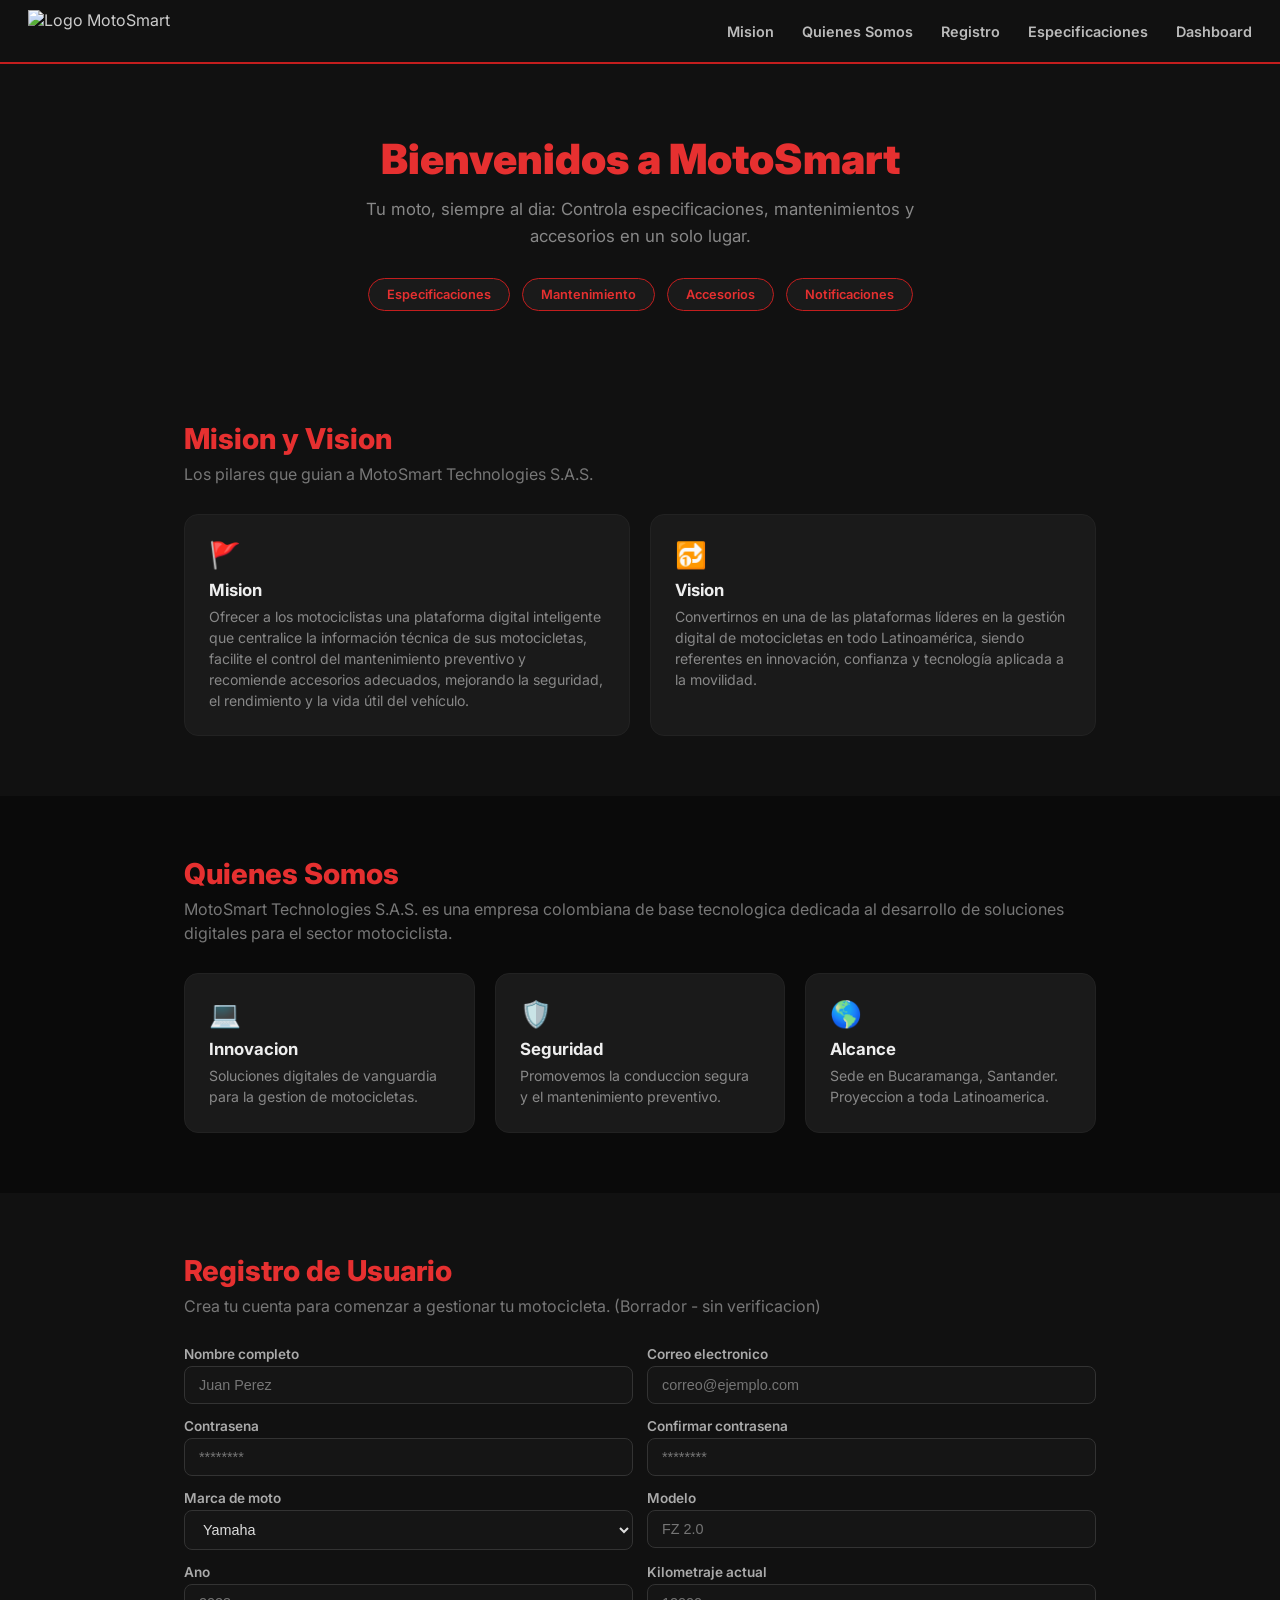
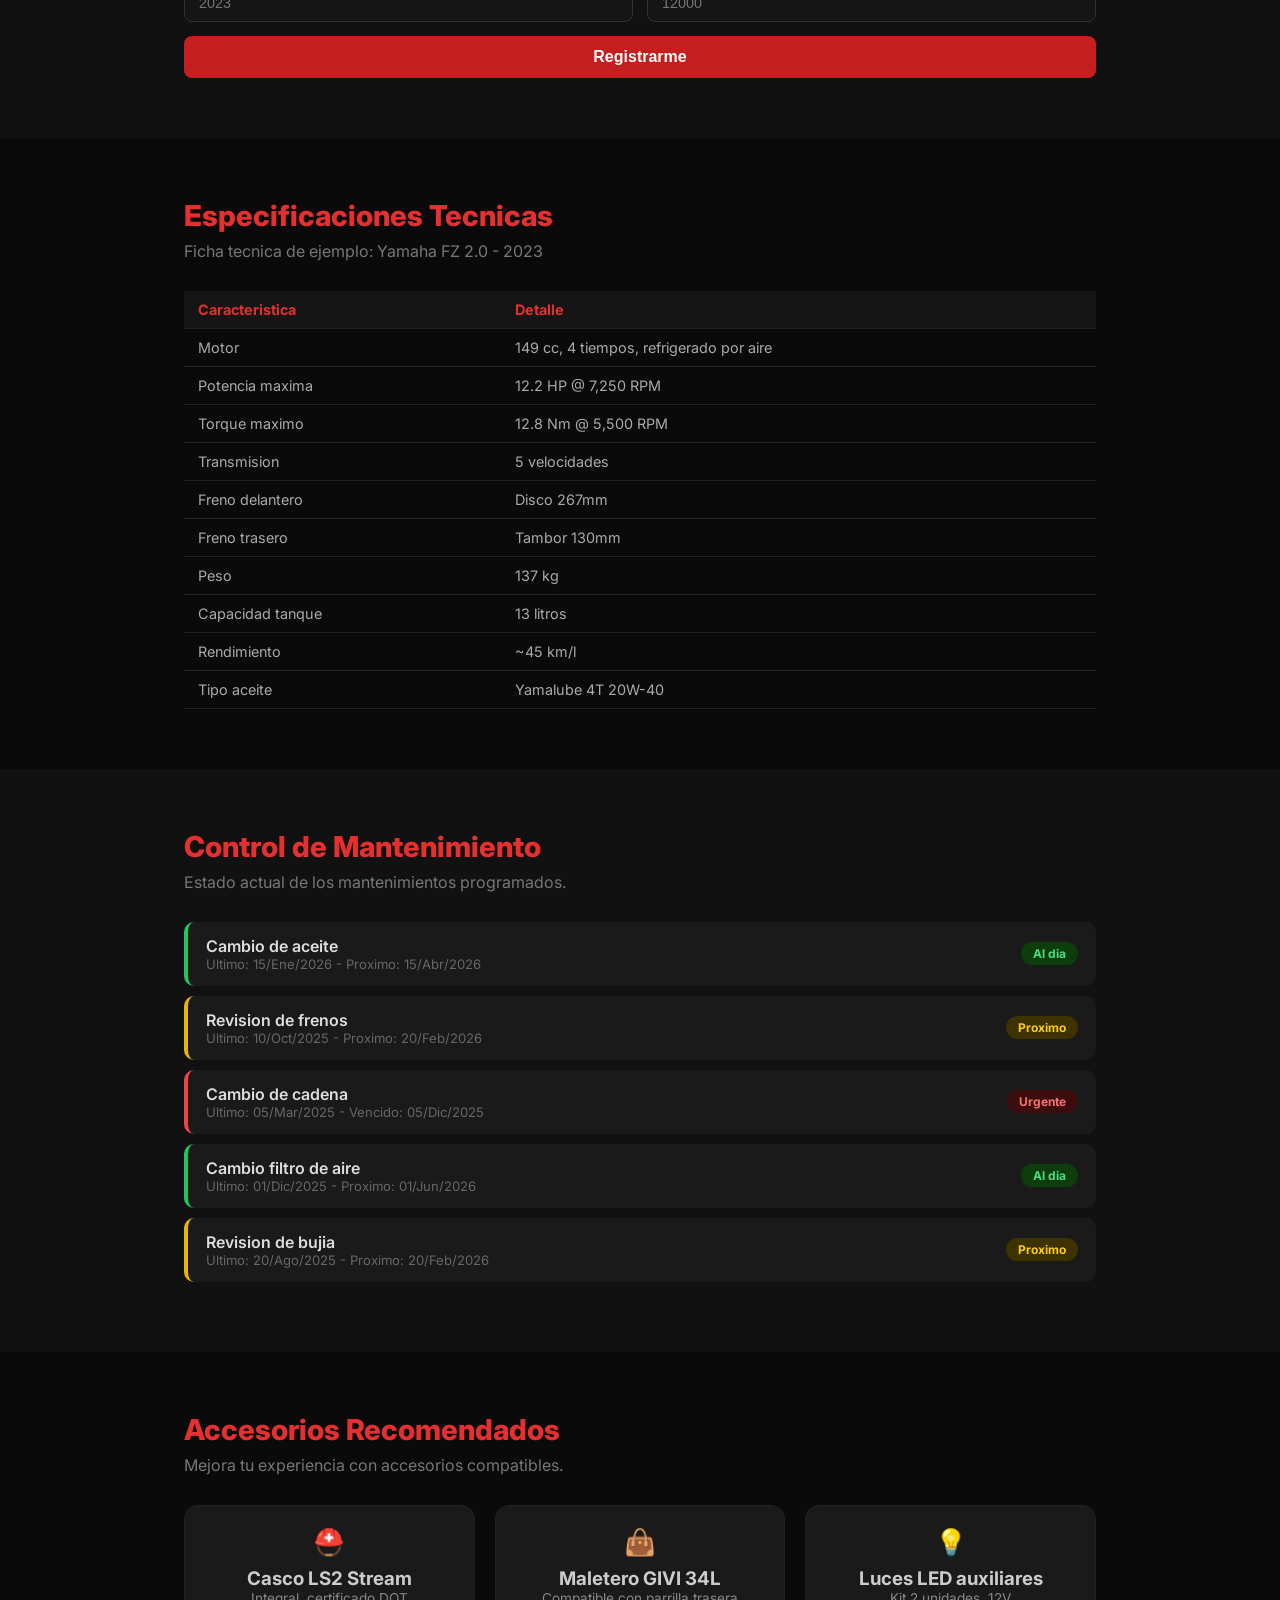
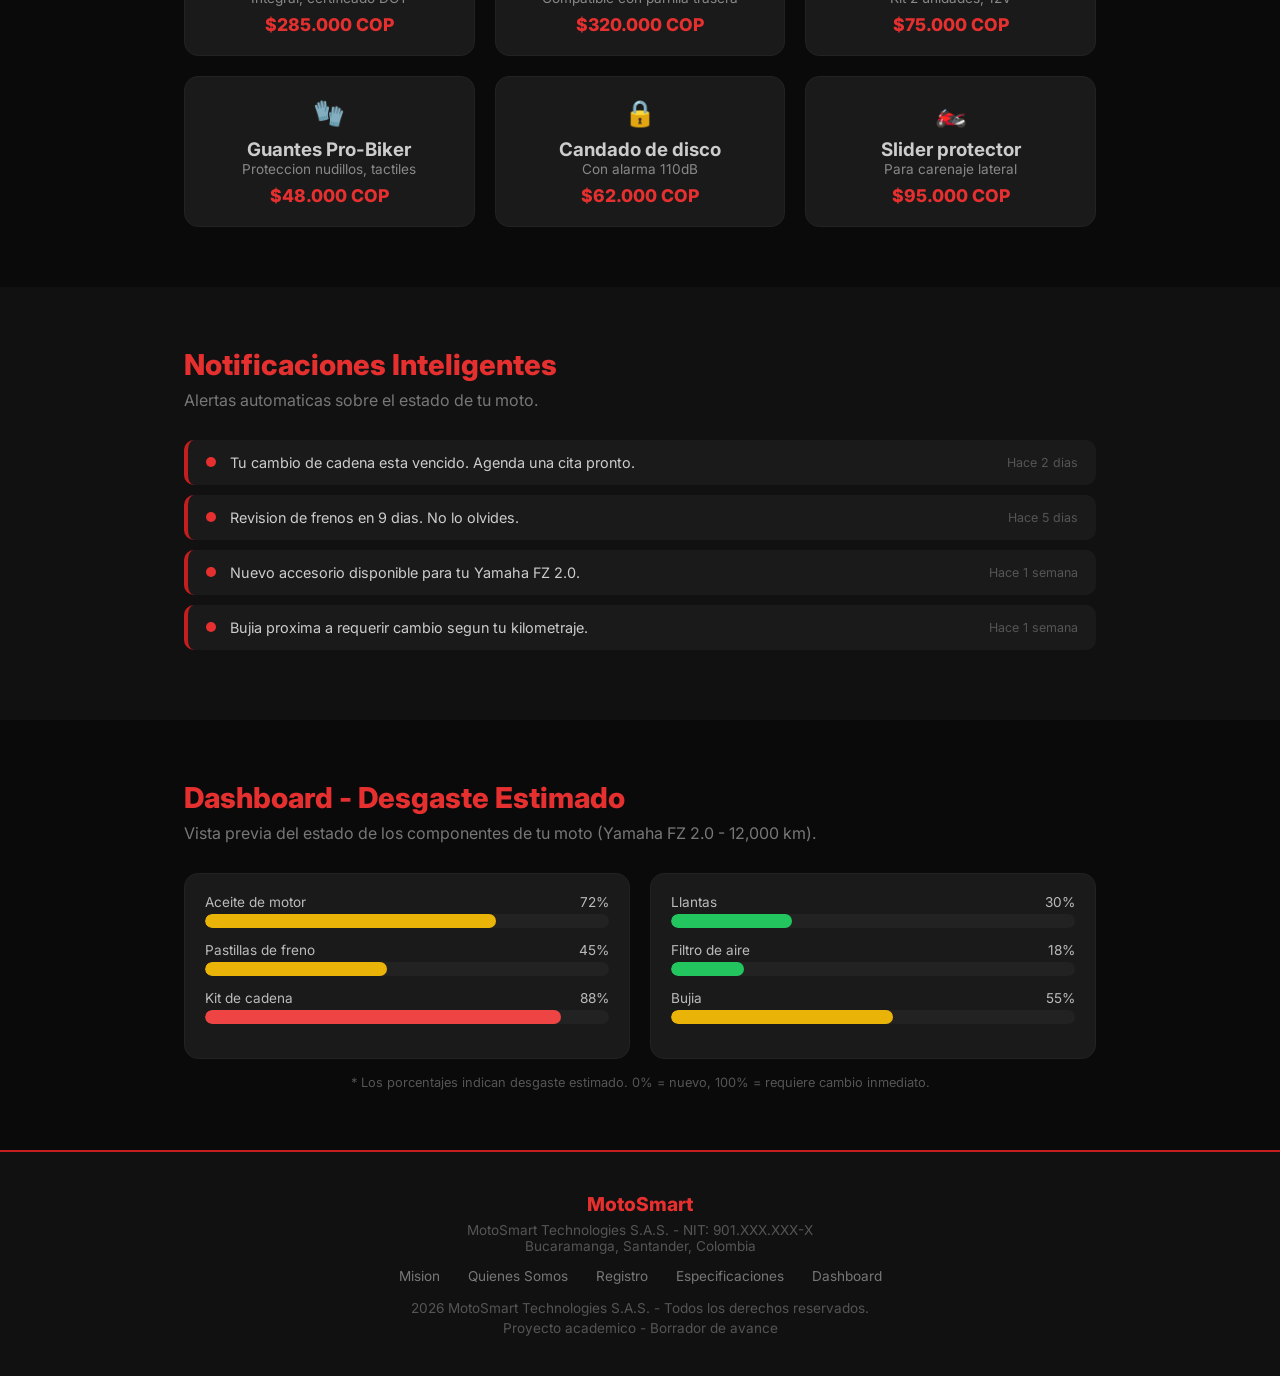
==== index.html @ 31305673 "Agregar archivos" ====
<!DOCTYPE html>
<html lang="es">
<head>
  <meta charset="UTF-8">
  <meta name="viewport" content="width=device-width, initial-scale=1.0">
  <title>MotoSmart - Tu moto, siempre al dia</title>
  <link href="https://fonts.googleapis.com/css2?family=Inter:wght@400;600;700;900&display=swap" rel="stylesheet">
  <link rel="stylesheet" href="/css/styles.css">
</head>
<body>
  <!-- ===== HEADER ===== -->
  <header>
    <img src="img/logo.jpg" alt="Logo MotoSmart">
    <nav>
      <a href="#mision">Mision</a>
      <a href="#quienes">Quienes Somos</a>
      <a href="#registro">Registro</a>
      <a href="#specs">Especificaciones</a>
      <a href="#dashboard">Dashboard</a>
    </nav>
  </header>

  <!-- ===== HERO ===== -->
  <div class="hero">
    <h1>Bienvenidos a MotoSmart</h1>
    <p>Tu moto, siempre al dia: Controla especificaciones, mantenimientos y accesorios en un solo lugar.</p>
    <div class="badges">
      <span>Especificaciones</span>
      <span>Mantenimiento</span>
      <span>Accesorios</span>
      <span>Notificaciones</span>
    </div>
  </div>

  <!-- ===== MISION Y VISION ===== -->
  <div class="alt-bg" id="mision">
    <section class="inner">
      <h2>Mision y Vision</h2>
      <p class="desc">Los pilares que guian a MotoSmart Technologies S.A.S.</p>
      <div class="grid2">
        <div class="card">
          <span class="icon">🚩</span>
          <h3>Mision</h3>
          <p>Ofrecer a los motociclistas una plataforma digital inteligente que centralice la información técnica de sus motocicletas, facilite el control del mantenimiento preventivo y recomiende accesorios adecuados, mejorando la seguridad, el rendimiento y la vida útil del vehículo.</p>
        </div>
        <div class="card">
          <span class="icon">🔂</span>
          <h3>Vision</h3>
          <p>Convertirnos en una de las plataformas líderes en la gestión digital de motocicletas en todo Latinoamérica, siendo referentes en innovación, confianza y tecnología aplicada a la movilidad.</p>
        </div>
      </div>
    </section>
  </div>

  <!-- ===== QUIENES SOMOS ===== -->
  <section id="quienes">
    <h2>Quienes Somos</h2>
    <p class="desc">MotoSmart Technologies S.A.S. es una empresa colombiana de base tecnologica dedicada al desarrollo de soluciones digitales para el sector motociclista.</p>
    <div class="grid3">
      <div class="card">
        <span class="icon">💻</span>
        <h3>Innovacion</h3>
        <p>Soluciones digitales de vanguardia para la gestion de motocicletas.</p>
      </div>
      <div class="card">
        <span class="icon">🛡️</span>
        <h3>Seguridad</h3>
        <p>Promovemos la conduccion segura y el mantenimiento preventivo.</p>
      </div>
      <div class="card">
        <span class="icon">🌎</span>
        <h3>Alcance</h3>
        <p>Sede en Bucaramanga, Santander. Proyeccion a toda Latinoamerica.</p>
      </div>
    </div>
  </section>

  <!-- ===== REGISTRO ===== -->
  <div class="alt-bg" id="registro">
    <section class="inner">
      <h2>Registro de Usuario</h2>
      <p class="desc">Crea tu cuenta para comenzar a gestionar tu motocicleta. (Borrador - sin verificacion)</p>
      <form>
        <div>
          <label>Nombre completo</label>
          <input type="text" placeholder="Juan Perez">
        </div>
        <div>
          <label>Correo electronico</label>
          <input type="email" placeholder="correo@ejemplo.com">
        </div>
        <div>
          <label>Contrasena</label>
          <input type="password" placeholder="********">
        </div>
        <div>
          <label>Confirmar contrasena</label>
          <input type="password" placeholder="********">
        </div>
        <div>
          <label>Marca de moto</label>
          <select>
            <option>Yamaha</option>
            <option>Honda</option>
            <option>Suzuki</option>
            <option>Bajaj</option>
            <option>KTM</option>
            <option>AKT</option>
            <option>Otra</option>
          </select>
        </div>
        <div>
          <label>Modelo</label>
          <input type="text" placeholder="FZ 2.0">
        </div>
        <div>
          <label>Ano</label>
          <input type="number" placeholder="2023">
        </div>
        <div>
          <label>Kilometraje actual</label>
          <input type="number" placeholder="12000">
        </div>
        <button class="btn" type="submit">Registrarme</button>
      </form>
    </section>
  </div>

  <!-- ===== ESPECIFICACIONES ===== -->
  <section id="specs">
    <h2>Especificaciones Tecnicas</h2>
    <p class="desc">Ficha tecnica de ejemplo: Yamaha FZ 2.0 - 2023</p>
    <table>
      <thead>
        <tr>
          <th>Caracteristica</th>
          <th>Detalle</th>
        </tr>
      </thead>
      <tbody>
        <tr><td>Motor</td><td>149 cc, 4 tiempos, refrigerado por aire</td></tr>
        <tr><td>Potencia maxima</td><td>12.2 HP @ 7,250 RPM</td></tr>
        <tr><td>Torque maximo</td><td>12.8 Nm @ 5,500 RPM</td></tr>
        <tr><td>Transmision</td><td>5 velocidades</td></tr>
        <tr><td>Freno delantero</td><td>Disco 267mm</td></tr>
        <tr><td>Freno trasero</td><td>Tambor 130mm</td></tr>
        <tr><td>Peso</td><td>137 kg</td></tr>
        <tr><td>Capacidad tanque</td><td>13 litros</td></tr>
        <tr><td>Rendimiento</td><td>~45 km/l</td></tr>
        <tr><td>Tipo aceite</td><td>Yamalube 4T 20W-40</td></tr>
      </tbody>
    </table>
  </section>

  <!-- ===== MANTENIMIENTO ===== -->
  <div class="alt-bg">
    <section class="inner">
      <h2>Control de Mantenimiento</h2>
      <p class="desc">Estado actual de los mantenimientos programados.</p>
      <div class="mant-item" style="border-left-color: #22c55e;">
        <div>
          <div class="name">Cambio de aceite</div>
          <div class="date">Ultimo: 15/Ene/2026 - Proximo: 15/Abr/2026</div>
        </div>
        <span class="badge-ok">Al dia</span>
      </div>
      <div class="mant-item" style="border-left-color: #eab308;">
        <div>
          <div class="name">Revision de frenos</div>
          <div class="date">Ultimo: 10/Oct/2025 - Proximo: 20/Feb/2026</div>
        </div>
        <span class="badge-warn">Proximo</span>
      </div>
      <div class="mant-item" style="border-left-color: #ef4444;">
        <div>
          <div class="name">Cambio de cadena</div>
          <div class="date">Ultimo: 05/Mar/2025 - Vencido: 05/Dic/2025</div>
        </div>
        <span class="badge-danger">Urgente</span>
      </div>
      <div class="mant-item" style="border-left-color: #22c55e;">
        <div>
          <div class="name">Cambio filtro de aire</div>
          <div class="date">Ultimo: 01/Dic/2025 - Proximo: 01/Jun/2026</div>
        </div>
        <span class="badge-ok">Al dia</span>
      </div>
      <div class="mant-item" style="border-left-color: #eab308;">
        <div>
          <div class="name">Revision de bujia</div>
          <div class="date">Ultimo: 20/Ago/2025 - Proximo: 20/Feb/2026</div>
        </div>
        <span class="badge-warn">Proximo</span>
      </div>
    </section>
  </div>

  <!-- ===== ACCESORIOS ===== -->
  <section>
    <h2>Accesorios Recomendados</h2>
    <p class="desc">Mejora tu experiencia con accesorios compatibles.</p>
    <div class="grid3">
      <div class="acc-card">
        <span class="icon">⛑️</span>
        <h3>Casco LS2 Stream</h3>
        <p style="color: #888; font-size: .85rem;">Integral, certificado DOT</p>
        <div class="price">$285.000 COP</div>
      </div>
      <div class="acc-card">
        <span class="icon">👜</span>
        <h3>Maletero GIVI 34L</h3>
        <p style="color: #888; font-size: .85rem;">Compatible con parrilla trasera</p>
        <div class="price">$320.000 COP</div>
      </div>
      <div class="acc-card">
        <span class="icon">💡</span>
        <h3>Luces LED auxiliares</h3>
        <p style="color: #888; font-size: .85rem;">Kit 2 unidades, 12V</p>
        <div class="price">$75.000 COP</div>
      </div>
      <div class="acc-card">
        <span class="icon">🧤</span>
        <h3>Guantes Pro-Biker</h3>
        <p style="color: #888; font-size: .85rem;">Proteccion nudillos, tactiles</p>
        <div class="price">$48.000 COP</div>
      </div>
      <div class="acc-card">
        <span class="icon">🔒</span>
        <h3>Candado de disco</h3>
        <p style="color: #888; font-size: .85rem;">Con alarma 110dB</p>
        <div class="price">$62.000 COP</div>
      </div>
      <div class="acc-card">
        <span class="icon">🏍️</span>
        <h3>Slider protector</h3>
        <p style="color: #888; font-size: .85rem;">Para carenaje lateral</p>
        <div class="price">$95.000 COP</div>
      </div>
    </div>
  </section>

  <!-- ===== NOTIFICACIONES ===== -->
  <div class="alt-bg">
    <section class="inner">
      <h2>Notificaciones Inteligentes</h2>
      <p class="desc">Alertas automaticas sobre el estado de tu moto.</p>
      <div class="notif">
        <span class="dot"></span>
        <span class="text">Tu cambio de cadena esta vencido. Agenda una cita pronto.</span>
        <span class="time">Hace 2 dias</span>
      </div>
      <div class="notif">
        <span class="dot"></span>
        <span class="text">Revision de frenos en 9 dias. No lo olvides.</span>
        <span class="time">Hace 5 dias</span>
      </div>
      <div class="notif">
        <span class="dot"></span>
        <span class="text">Nuevo accesorio disponible para tu Yamaha FZ 2.0.</span>
        <span class="time">Hace 1 semana</span>
      </div>
      <div class="notif">
        <span class="dot"></span>
        <span class="text">Bujia proxima a requerir cambio segun tu kilometraje.</span>
        <span class="time">Hace 1 semana</span>
      </div>
    </section>
  </div>

  <!-- ===== DASHBOARD DESGASTE ===== -->
  <section id="dashboard">
    <h2>Dashboard - Desgaste Estimado</h2>
    <p class="desc">Vista previa del estado de los componentes de tu moto (Yamaha FZ 2.0 - 12,000 km).</p>
    <div class="grid2">
      <div class="dash-card">
        <div class="bar-label"><span>Aceite de motor</span><span>72%</span></div>
        <div class="bar-bg"><div class="bar-fill bar-yellow" style="width: 72%;"></div></div>
        <div class="bar-label"><span>Pastillas de freno</span><span>45%</span></div>
        <div class="bar-bg"><div class="bar-fill bar-yellow" style="width: 45%;"></div></div>
        <div class="bar-label"><span>Kit de cadena</span><span>88%</span></div>
        <div class="bar-bg"><div class="bar-fill bar-red" style="width: 88%;"></div></div>
      </div>
      <div class="dash-card">
        <div class="bar-label"><span>Llantas</span><span>30%</span></div>
        <div class="bar-bg"><div class="bar-fill bar-green" style="width: 30%;"></div></div>
        <div class="bar-label"><span>Filtro de aire</span><span>18%</span></div>
        <div class="bar-bg"><div class="bar-fill bar-green" style="width: 18%;"></div></div>
        <div class="bar-label"><span>Bujia</span><span>55%</span></div>
        <div class="bar-bg"><div class="bar-fill bar-yellow" style="width: 55%;"></div></div>
      </div>
    </div>
    <p style="color: #555; font-size: .8rem; margin-top: 16px; text-align: center;">
      * Los porcentajes indican desgaste estimado. 0% = nuevo, 100% = requiere cambio inmediato.
    </p>
  </section>

  <!-- ===== FOOTER ===== -->
  <footer>
    <div class="brand">MotoSmart</div>
    <p>MotoSmart Technologies S.A.S. - NIT: 901.XXX.XXX-X</p>
    <p>Bucaramanga, Santander, Colombia</p>
    <div class="links">
      <a href="#mision">Mision</a>
      <a href="#quienes">Quienes Somos</a>
      <a href="#registro">Registro</a>
      <a href="#specs">Especificaciones</a>
      <a href="#dashboard">Dashboard</a>
    </div>
    <p style="margin-top: 16px;">2026 MotoSmart Technologies S.A.S. - Todos los derechos reservados.</p>
    <p style="margin-top: 4px;">Proyecto academico - Borrador de avance</p>
  </footer>

  <script src="/js/script.js"></script>

</body>
</html>
---- css/styles.css ----
/* styles.css */
@import url('https://fonts.googleapis.com/css2?family=Inter:wght@400;600;700;900&display=swap');

* { 
  margin: 0; 
  padding: 0; 
  box-sizing: border-box; 
}

body {
  font-family: 'Inter', Arial, sans-serif;
  background: #0a0a0a;
  color: #ccc;
}

a { 
  color: #e63030; 
  text-decoration: none; 
}
a:hover { 
  text-decoration: underline; 
}

/* ===== HEADER ===== */
header {
  position: fixed; 
  top: 0; 
  left: 0; 
  right: 0;
  height: 64px;
  background: #111;
  border-bottom: 2px solid #c41e1e;
  display: flex; 
  align-items: center; 
  justify-content: space-between;
  padding: 0 28px;
  z-index: 100;
}
header img { 
  height: 42px; 
}
header nav a {
  color: #bbb; 
  margin-left: 24px; 
  font-size: .9rem; 
  font-weight: 600;
}
header nav a:hover { 
  color: #e63030; 
  text-decoration: none; 
}

/* ===== HERO ===== */
.hero {
  margin-top: 64px;
  padding: 70px 24px 50px;
  text-align: center;
  background: #111;
}
.hero h1 { 
  font-size: 2.6rem; 
  font-weight: 900; 
  color: #e63030; 
  margin-bottom: 12px; 
}
.hero p { 
  color: #888; 
  font-size: 1.05rem; 
  max-width: 600px; 
  margin: 0 auto 28px; 
  line-height: 1.6; 
}
.badges { 
  display: flex; 
  justify-content: center; 
  gap: 12px; 
  flex-wrap: wrap; 
}
.badges span {
  background: #1a1a1a; 
  border: 1px solid #c41e1e;
  padding: 8px 18px; 
  border-radius: 50px;
  font-size: .8rem; 
  font-weight: 600; 
  color: #e63030;
}

/* ===== SECCIONES ===== */
section { 
  padding: 60px 24px; 
  max-width: 960px; 
  margin: 0 auto; 
}
.alt-bg { 
  background: #111; 
  max-width: 100%; 
}
.alt-bg > .inner { 
  max-width: 960px; 
  margin: 0 auto; 
}
h2 { 
  font-size: 1.8rem; 
  font-weight: 800; 
  color: #e63030; 
  margin-bottom: 6px; 
}
.desc { 
  color: #777; 
  margin-bottom: 28px; 
  line-height: 1.5; 
}

/* ===== TARJETAS ===== */
.grid2 { 
  display: grid; 
  grid-template-columns: 1fr 1fr; 
  gap: 20px; 
}
.grid3 { 
  display: grid; 
  grid-template-columns: repeat(3, 1fr); 
  gap: 20px; 
}
.card {
  background: #1a1a1a; 
  border: 1px solid #222; 
  border-radius: 14px; 
  padding: 24px;
}
.card:hover { 
  border-color: #c41e1e; 
}
.card h3 { 
  color: #eee; 
  font-size: 1.05rem; 
  font-weight: 700; 
  margin-bottom: 6px; 
}
.card p { 
  color: #888; 
  font-size: .88rem; 
  line-height: 1.5; 
}
.icon { 
  font-size: 1.6rem; 
  margin-bottom: 10px; 
  display: block; 
}

/* ===== TABLA SPECS ===== */
table { 
  width: 100%; 
  border-collapse: collapse; 
  margin-top: 16px; 
}
th, td { 
  text-align: left; 
  padding: 10px 14px; 
  border-bottom: 1px solid #222; 
  font-size: .9rem; 
}
th { 
  color: #e63030; 
  font-weight: 700; 
  background: #151515; 
}
td { 
  color: #aaa; 
}

/* ===== MANTENIMIENTO ===== */
.mant-item {
  display: flex; 
  justify-content: space-between; 
  align-items: center;
  padding: 14px 18px; 
  background: #1a1a1a; 
  border-radius: 10px; 
  margin-bottom: 10px;
  border-left: 4px solid #333;
}
.mant-item .name { 
  font-weight: 600; 
  color: #ddd; 
}
.mant-item .date { 
  font-size: .82rem; 
  color: #666; 
}
.badge-ok { 
  background: #0d3d0d; 
  color: #4ade80; 
  padding: 4px 12px; 
  border-radius: 20px; 
  font-size: .75rem; 
  font-weight: 700; 
}
.badge-warn { 
  background: #3d3200; 
  color: #facc15; 
  padding: 4px 12px; 
  border-radius: 20px; 
  font-size: .75rem; 
  font-weight: 700; 
}
.badge-danger { 
  background: #3d0d0d; 
  color: #f87171; 
  padding: 4px 12px; 
  border-radius: 20px; 
  font-size: .75rem; 
  font-weight: 700; 
}

/* ===== ACCESORIOS ===== */
.acc-card {
  background: #1a1a1a; 
  border: 1px solid #222; 
  border-radius: 14px; 
  padding: 20px; 
  text-align: center;
}
.acc-card:hover { 
  border-color: #c41e1e; 
}
.acc-card .price { 
  color: #e63030; 
  font-weight: 800; 
  font-size: 1.1rem; 
  margin-top: 8px; 
}

/* ===== NOTIFICACIONES ===== */
.notif {
  display: flex; 
  align-items: center; 
  gap: 14px;
  padding: 14px 18px; 
  background: #1a1a1a; 
  border-radius: 10px; 
  margin-bottom: 10px;
  border-left: 4px solid #c41e1e;
}
.notif .dot { 
  width: 10px; 
  height: 10px; 
  background: #e63030; 
  border-radius: 50%; 
  flex-shrink: 0; 
}
.notif .text { 
  color: #ccc; 
  font-size: .9rem; 
}
.notif .time { 
  color: #555; 
  font-size: .78rem; 
  margin-left: auto; 
  white-space: nowrap; 
}

/* ===== DASHBOARD DESGASTE ===== */
.dash-card {
  background: #1a1a1a; 
  border: 1px solid #222; 
  border-radius: 14px; 
  padding: 20px;
}
.bar-label { 
  display: flex; 
  justify-content: space-between; 
  font-size: .85rem; 
  margin-bottom: 4px; 
  color: #bbb; 
}
.bar-bg { 
  background: #222; 
  border-radius: 8px; 
  height: 14px; 
  overflow: hidden; 
  margin-bottom: 14px; 
}
.bar-fill { 
  height: 100%; 
  border-radius: 8px; 
}
.bar-green { 
  background: #22c55e; 
}
.bar-yellow { 
  background: #eab308; 
}
.bar-red { 
  background: #ef4444; 
}

/* ===== FORM ===== */
form { 
  display: grid; 
  grid-template-columns: 1fr 1fr; 
  gap: 14px; 
}
label { 
  color: #aaa; 
  font-size: .85rem; 
  font-weight: 600; 
  display: block; 
  margin-bottom: 4px; 
}
input, select {
  width: 100%; 
  padding: 10px 14px; 
  border-radius: 8px; 
  border: 1px solid #333;
  background: #151515; 
  color: #ddd; 
  font-size: .9rem;
}
input:focus, select:focus { 
  outline: none; 
  border-color: #c41e1e; 
}
.btn {
  grid-column: 1 / -1;
  background: #c41e1e; 
  color: #fff; 
  border: none;
  padding: 12px; 
  border-radius: 8px; 
  font-size: 1rem; 
  font-weight: 700;
  cursor: pointer;
}
.btn:hover { 
  background: #a01818; 
}

/* ===== FOOTER ===== */
footer {
  background: #111; 
  border-top: 2px solid #c41e1e;
  padding: 40px 24px; 
  text-align: center; 
  color: #555; 
  font-size: .85rem;
}
footer .brand { 
  color: #e63030; 
  font-weight: 800; 
  font-size: 1.2rem; 
  margin-bottom: 6px; 
}
footer .links { 
  margin: 14px 0; 
}
footer .links a { 
  color: #777; 
  margin: 0 12px; 
}
footer .links a:hover { 
  color: #e63030; 
}

@media(max-width: 700px) {
  .grid2, .grid3, form { 
    grid-template-columns: 1fr; 
  }
  .hero h1 { 
    font-size: 1.8rem; 
  }
  header nav { 
    display: none; 
  }
}
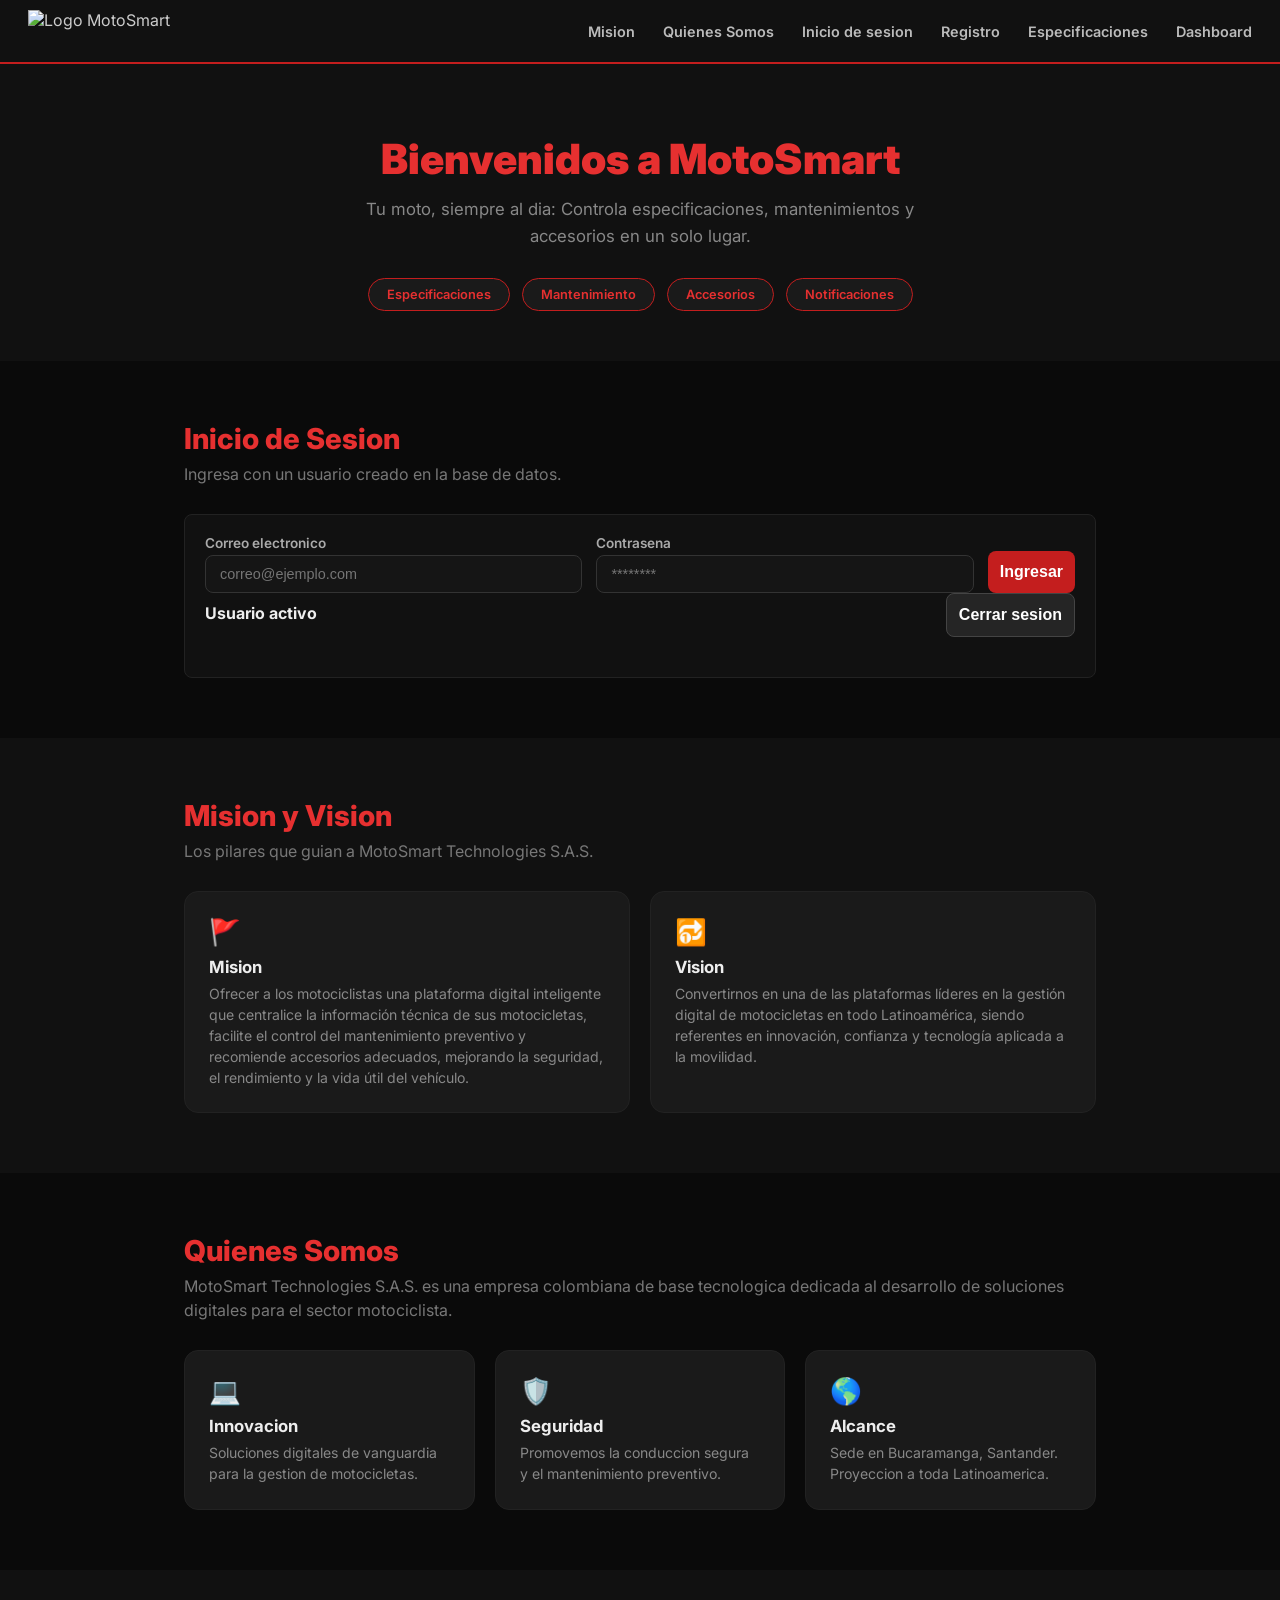
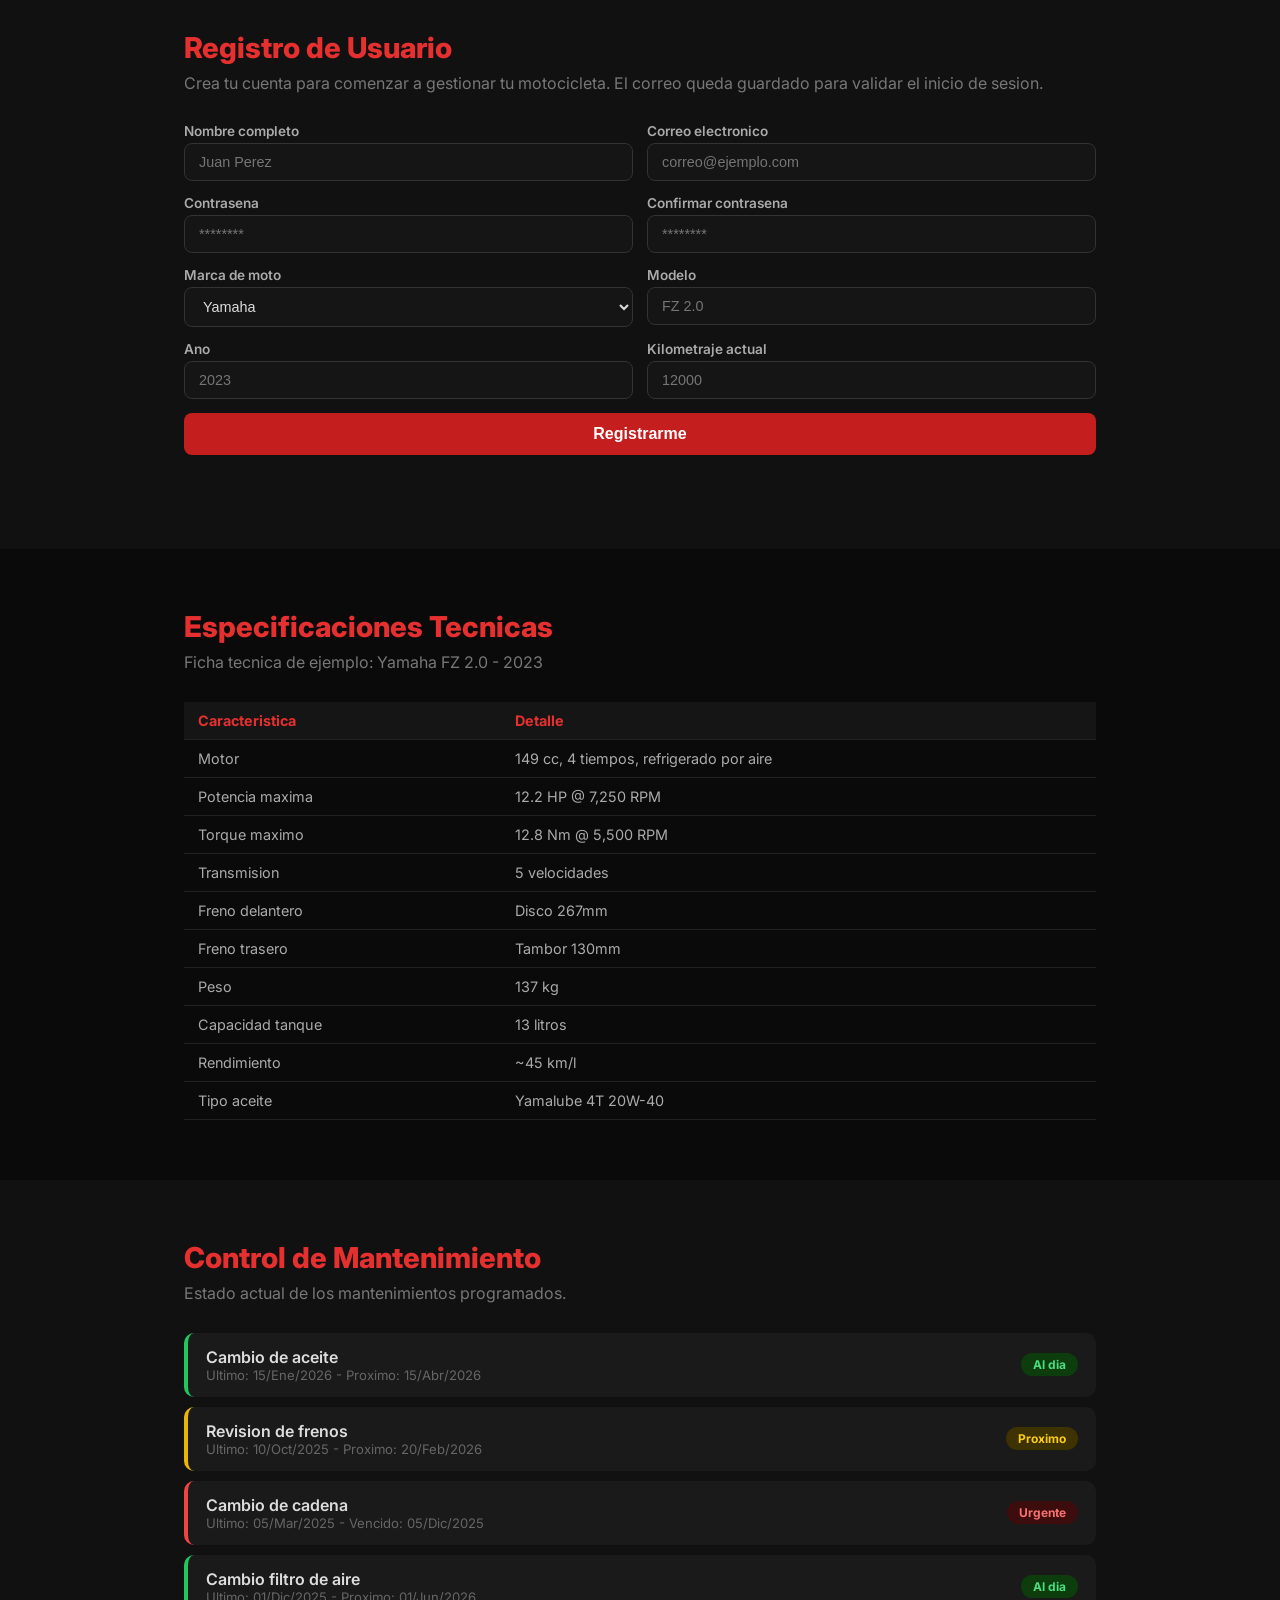
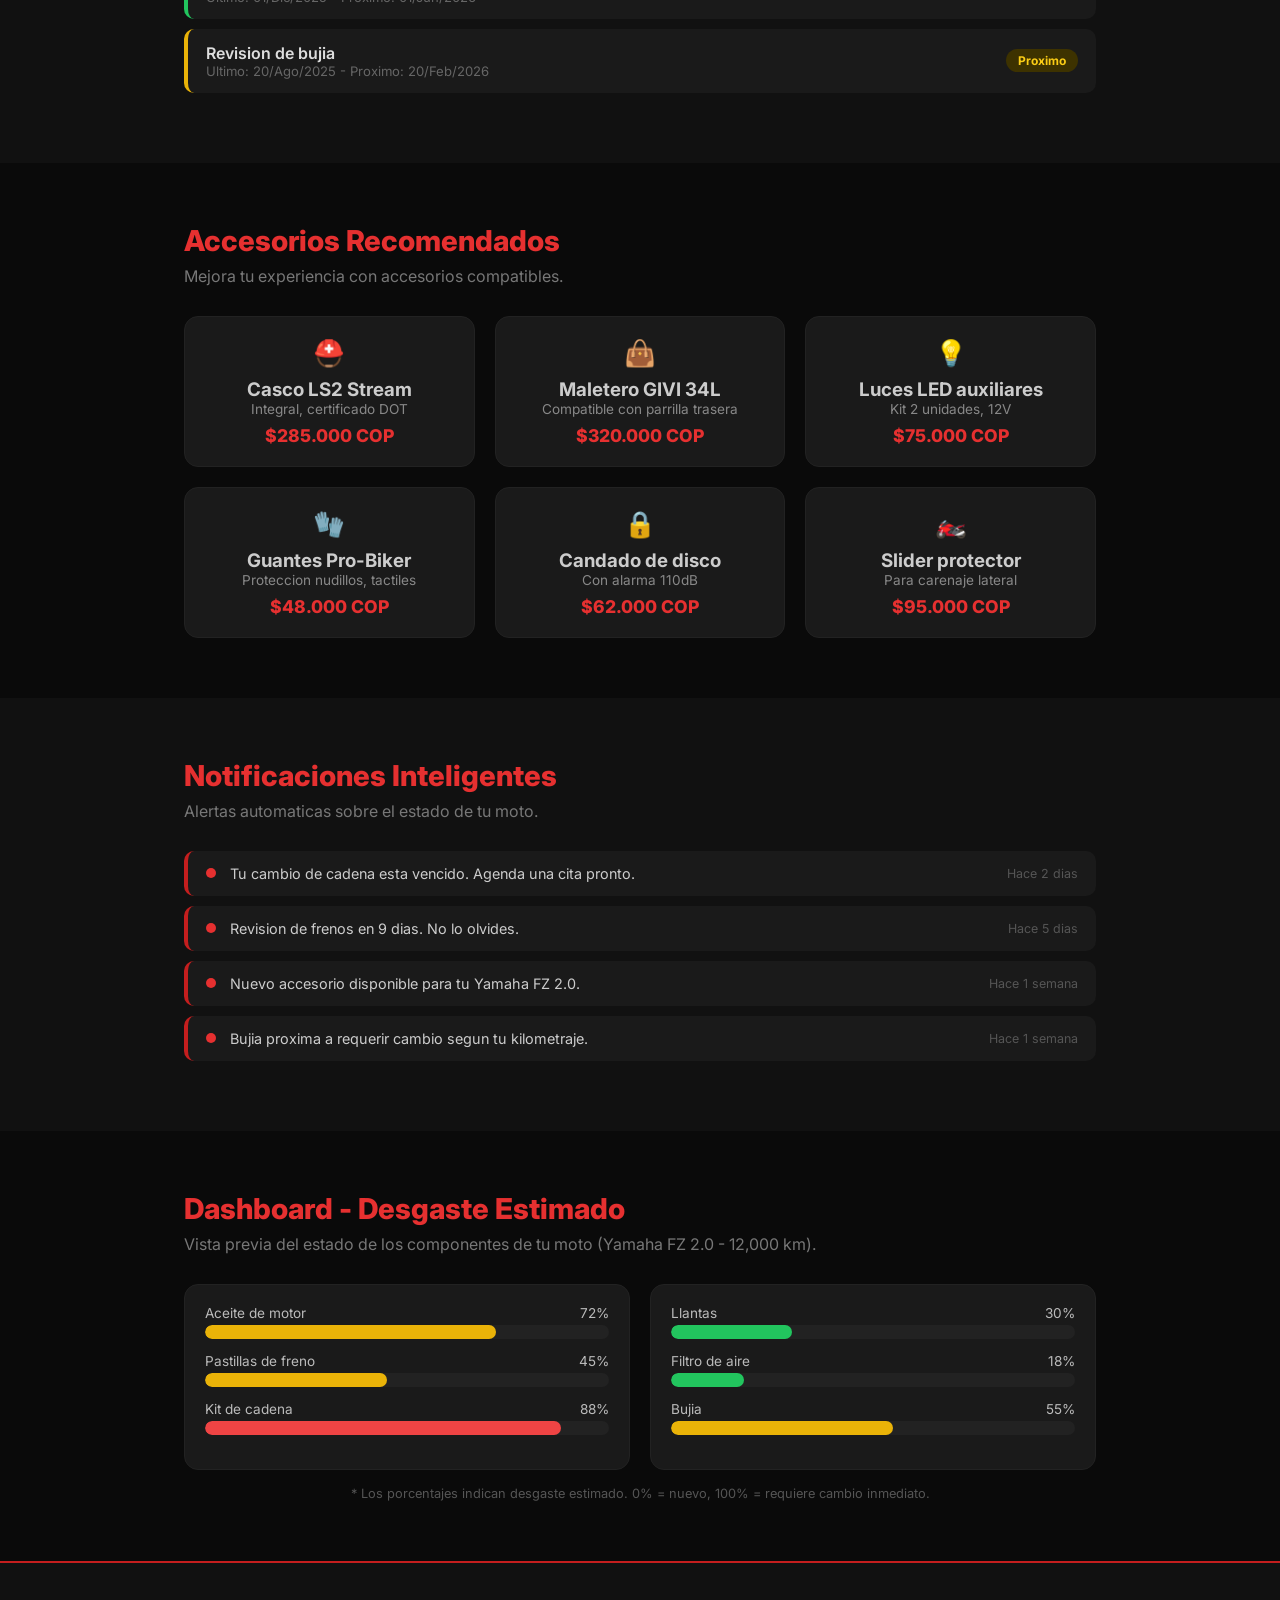
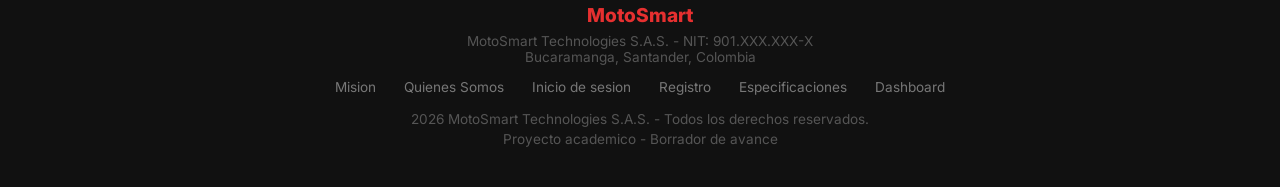
==== commit ba6e3948: "Login con vefic" ====
--- a/index.html
+++ b/index.html
@@ -5,15 +5,16 @@
   <meta name="viewport" content="width=device-width, initial-scale=1.0">
   <title>MotoSmart - Tu moto, siempre al dia</title>
   <link href="https://fonts.googleapis.com/css2?family=Inter:wght@400;600;700;900&display=swap" rel="stylesheet">
-  <link rel="stylesheet" href="/css/styles.css">
+  <link rel="stylesheet" href="./css/styles.css">
 </head>
 <body>
   <!-- ===== HEADER ===== -->
   <header>
-    <img src="img/logo.jpg" alt="Logo MotoSmart">
+    <img src="./img/logo.jpg" alt="Logo MotoSmart">
     <nav>
       <a href="#mision">Mision</a>
       <a href="#quienes">Quienes Somos</a>
+      <a href="#login">Inicio de sesion</a>
       <a href="#registro">Registro</a>
       <a href="#specs">Especificaciones</a>
       <a href="#dashboard">Dashboard</a>
@@ -31,6 +32,33 @@
       <span>Notificaciones</span>
     </div>
   </div>
+
+  <!-- ===== INICIO DE SESION ===== -->
+  <section id="login">
+    <h2>Inicio de Sesion</h2>
+    <p class="desc">Ingresa con un usuario creado en la base de datos.</p>
+    <div class="auth-panel">
+      <form id="loginForm" class="auth-form">
+        <div>
+          <label>Correo electronico</label>
+          <input id="loginEmail" name="email" type="email" placeholder="correo@ejemplo.com" autocomplete="email" required>
+        </div>
+        <div>
+          <label>Contrasena</label>
+          <input id="loginPassword" name="password" type="password" placeholder="********" autocomplete="current-password" required>
+        </div>
+        <button class="btn" type="submit">Ingresar</button>
+      </form>
+      <div id="sessionBox" class="session-box" hidden>
+        <div>
+          <strong id="sessionName">Usuario activo</strong>
+          <span id="sessionEmail"></span>
+        </div>
+        <button id="logoutBtn" class="btn btn-secondary" type="button">Cerrar sesion</button>
+      </div>
+      <p id="loginMessage" class="form-message" aria-live="polite"></p>
+    </div>
+  </section>
 
   <!-- ===== MISION Y VISION ===== -->
   <div class="alt-bg" id="mision">
@@ -79,27 +107,27 @@
   <div class="alt-bg" id="registro">
     <section class="inner">
       <h2>Registro de Usuario</h2>
-      <p class="desc">Crea tu cuenta para comenzar a gestionar tu motocicleta. (Borrador - sin verificacion)</p>
-      <form>
+      <p class="desc">Crea tu cuenta para comenzar a gestionar tu motocicleta. El correo queda guardado para validar el inicio de sesion.</p>
+      <form id="registerForm">
         <div>
           <label>Nombre completo</label>
-          <input type="text" placeholder="Juan Perez">
+          <input name="nombre" type="text" placeholder="Juan Perez" autocomplete="name" required>
         </div>
         <div>
           <label>Correo electronico</label>
-          <input type="email" placeholder="correo@ejemplo.com">
+          <input name="email" type="email" placeholder="correo@ejemplo.com" autocomplete="email" required>
         </div>
         <div>
           <label>Contrasena</label>
-          <input type="password" placeholder="********">
+          <input name="password" type="password" placeholder="********" autocomplete="new-password" minlength="6" required>
         </div>
         <div>
           <label>Confirmar contrasena</label>
-          <input type="password" placeholder="********">
+          <input name="confirmPassword" type="password" placeholder="********" autocomplete="new-password" minlength="6" required>
         </div>
         <div>
           <label>Marca de moto</label>
-          <select>
+          <select name="marca">
             <option>Yamaha</option>
             <option>Honda</option>
             <option>Suzuki</option>
@@ -111,17 +139,18 @@
         </div>
         <div>
           <label>Modelo</label>
-          <input type="text" placeholder="FZ 2.0">
+          <input name="modelo" type="text" placeholder="FZ 2.0">
         </div>
         <div>
           <label>Ano</label>
-          <input type="number" placeholder="2023">
+          <input name="anio" type="number" placeholder="2023" min="1900" max="2100">
         </div>
         <div>
           <label>Kilometraje actual</label>
-          <input type="number" placeholder="12000">
+          <input name="kilometraje" type="number" placeholder="12000" min="0">
         </div>
         <button class="btn" type="submit">Registrarme</button>
+        <p id="registerMessage" class="form-message" aria-live="polite"></p>
       </form>
     </section>
   </div>
@@ -302,6 +331,7 @@
     <div class="links">
       <a href="#mision">Mision</a>
       <a href="#quienes">Quienes Somos</a>
+      <a href="#login">Inicio de sesion</a>
       <a href="#registro">Registro</a>
       <a href="#specs">Especificaciones</a>
       <a href="#dashboard">Dashboard</a>
@@ -310,7 +340,7 @@
     <p style="margin-top: 4px;">Proyecto academico - Borrador de avance</p>
   </footer>
 
-  <script src="/js/script.js"></script>
+  <script src="./js/script.js"></script>
 
 </body>
 </html>
--- a/css/styles.css
+++ b/css/styles.css
@@ -336,6 +336,57 @@
 .btn:hover { 
   background: #a01818; 
 }
+.auth-panel {
+  background: #111;
+  border: 1px solid #222;
+  border-radius: 8px;
+  padding: 20px;
+}
+.auth-form {
+  grid-template-columns: 1fr 1fr auto;
+  align-items: end;
+}
+.auth-form .btn {
+  grid-column: auto;
+}
+.session-box {
+  display: flex;
+  justify-content: space-between;
+  align-items: center;
+  gap: 16px;
+}
+.session-box strong,
+.session-box span {
+  display: block;
+}
+.session-box strong {
+  color: #eee;
+}
+.session-box span {
+  color: #777;
+  font-size: .85rem;
+  margin-top: 4px;
+}
+.btn-secondary {
+  background: #252525;
+  border: 1px solid #444;
+  width: auto;
+}
+.btn-secondary:hover {
+  background: #333;
+}
+.form-message {
+  grid-column: 1 / -1;
+  min-height: 20px;
+  color: #888;
+  font-size: .86rem;
+}
+.form-message.success {
+  color: #4ade80;
+}
+.form-message.error {
+  color: #f87171;
+}
 
 /* ===== FOOTER ===== */
 footer {
@@ -364,8 +415,15 @@
 }
 
 @media(max-width: 700px) {
-  .grid2, .grid3, form { 
+  .grid2, .grid3, form, .auth-form { 
     grid-template-columns: 1fr; 
+  }
+  .auth-form .btn {
+    grid-column: 1 / -1;
+  }
+  .session-box {
+    align-items: stretch;
+    flex-direction: column;
   }
   .hero h1 { 
     font-size: 1.8rem; 
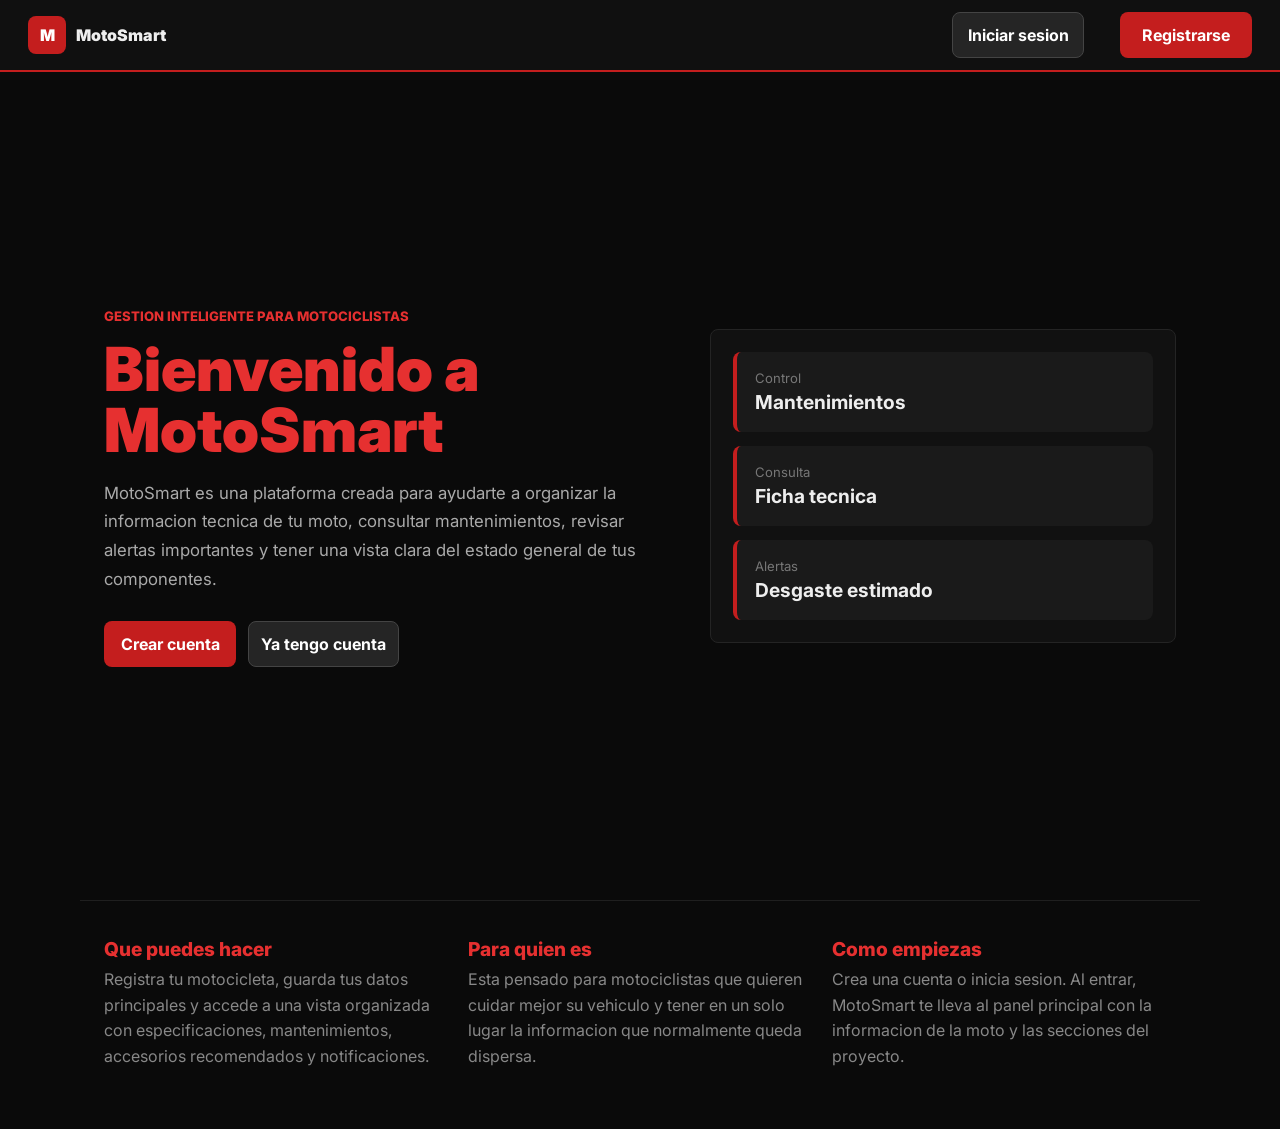
==== commit 97a4234b: "Se organizaron lo archivos" ====
--- a/index.html
+++ b/index.html
@@ -3,344 +3,68 @@
 <head>
   <meta charset="UTF-8">
   <meta name="viewport" content="width=device-width, initial-scale=1.0">
-  <title>MotoSmart - Tu moto, siempre al dia</title>
+  <title>MotoSmart - Bienvenido</title>
   <link href="https://fonts.googleapis.com/css2?family=Inter:wght@400;600;700;900&display=swap" rel="stylesheet">
   <link rel="stylesheet" href="./css/styles.css">
 </head>
-<body>
-  <!-- ===== HEADER ===== -->
-  <header>
-    <img src="./img/logo.jpg" alt="Logo MotoSmart">
-    <nav>
-      <a href="#mision">Mision</a>
-      <a href="#quienes">Quienes Somos</a>
-      <a href="#login">Inicio de sesion</a>
-      <a href="#registro">Registro</a>
-      <a href="#specs">Especificaciones</a>
-      <a href="#dashboard">Dashboard</a>
+<body class="welcome-page">
+  <header class="welcome-header">
+    <a class="brand-link" href="./index.html">
+      <span class="brand-mark">M</span>
+      <span>MotoSmart</span>
+    </a>
+    <nav class="auth-actions">
+      <a class="btn btn-secondary" href="./html/login.html" target="_blank">Iniciar sesion</a>
+      <a class="btn" href="./html/registro.html" target="_blank">Registrarse</a>
     </nav>
   </header>
 
-  <!-- ===== HERO ===== -->
-  <div class="hero">
-    <h1>Bienvenidos a MotoSmart</h1>
-    <p>Tu moto, siempre al dia: Controla especificaciones, mantenimientos y accesorios en un solo lugar.</p>
-    <div class="badges">
-      <span>Especificaciones</span>
-      <span>Mantenimiento</span>
-      <span>Accesorios</span>
-      <span>Notificaciones</span>
-    </div>
-  </div>
+  <main class="welcome-main">
+    <section class="welcome-hero">
+      <div class="welcome-copy">
+        <p class="eyebrow">Gestion inteligente para motociclistas</p>
+        <h1>Bienvenido a MotoSmart</h1>
+        <p>
+          MotoSmart es una plataforma creada para ayudarte a organizar la informacion tecnica de tu moto,
+          consultar mantenimientos, revisar alertas importantes y tener una vista clara del estado general
+          de tus componentes.
+        </p>
+        <div class="welcome-buttons">
+          <a class="btn" href="./html/registro.html" target="_blank">Crear cuenta</a>
+          <a class="btn btn-secondary" href="./html/login.html" target="_blank">Ya tengo cuenta</a>
+        </div>
+      </div>
 
-  <!-- ===== INICIO DE SESION ===== -->
-  <section id="login">
-    <h2>Inicio de Sesion</h2>
-    <p class="desc">Ingresa con un usuario creado en la base de datos.</p>
-    <div class="auth-panel">
-      <form id="loginForm" class="auth-form">
-        <div>
-          <label>Correo electronico</label>
-          <input id="loginEmail" name="email" type="email" placeholder="correo@ejemplo.com" autocomplete="email" required>
+      <div class="welcome-panel">
+        <div class="metric">
+          <span>Control</span>
+          <strong>Mantenimientos</strong>
         </div>
-        <div>
-          <label>Contrasena</label>
-          <input id="loginPassword" name="password" type="password" placeholder="********" autocomplete="current-password" required>
+        <div class="metric">
+          <span>Consulta</span>
+          <strong>Ficha tecnica</strong>
         </div>
-        <button class="btn" type="submit">Ingresar</button>
-      </form>
-      <div id="sessionBox" class="session-box" hidden>
-        <div>
-          <strong id="sessionName">Usuario activo</strong>
-          <span id="sessionEmail"></span>
-        </div>
-        <button id="logoutBtn" class="btn btn-secondary" type="button">Cerrar sesion</button>
-      </div>
-      <p id="loginMessage" class="form-message" aria-live="polite"></p>
-    </div>
-  </section>
-
-  <!-- ===== MISION Y VISION ===== -->
-  <div class="alt-bg" id="mision">
-    <section class="inner">
-      <h2>Mision y Vision</h2>
-      <p class="desc">Los pilares que guian a MotoSmart Technologies S.A.S.</p>
-      <div class="grid2">
-        <div class="card">
-          <span class="icon">🚩</span>
-          <h3>Mision</h3>
-          <p>Ofrecer a los motociclistas una plataforma digital inteligente que centralice la información técnica de sus motocicletas, facilite el control del mantenimiento preventivo y recomiende accesorios adecuados, mejorando la seguridad, el rendimiento y la vida útil del vehículo.</p>
-        </div>
-        <div class="card">
-          <span class="icon">🔂</span>
-          <h3>Vision</h3>
-          <p>Convertirnos en una de las plataformas líderes en la gestión digital de motocicletas en todo Latinoamérica, siendo referentes en innovación, confianza y tecnología aplicada a la movilidad.</p>
+        <div class="metric">
+          <span>Alertas</span>
+          <strong>Desgaste estimado</strong>
         </div>
       </div>
     </section>
-  </div>
 
-  <!-- ===== QUIENES SOMOS ===== -->
-  <section id="quienes">
-    <h2>Quienes Somos</h2>
-    <p class="desc">MotoSmart Technologies S.A.S. es una empresa colombiana de base tecnologica dedicada al desarrollo de soluciones digitales para el sector motociclista.</p>
-    <div class="grid3">
-      <div class="card">
-        <span class="icon">💻</span>
-        <h3>Innovacion</h3>
-        <p>Soluciones digitales de vanguardia para la gestion de motocicletas.</p>
+    <section class="welcome-info">
+      <div>
+        <h2>Que puedes hacer</h2>
+        <p>Registra tu motocicleta, guarda tus datos principales y accede a una vista organizada con especificaciones, mantenimientos, accesorios recomendados y notificaciones.</p>
       </div>
-      <div class="card">
-        <span class="icon">🛡️</span>
-        <h3>Seguridad</h3>
-        <p>Promovemos la conduccion segura y el mantenimiento preventivo.</p>
+      <div>
+        <h2>Para quien es</h2>
+        <p>Esta pensado para motociclistas que quieren cuidar mejor su vehiculo y tener en un solo lugar la informacion que normalmente queda dispersa.</p>
       </div>
-      <div class="card">
-        <span class="icon">🌎</span>
-        <h3>Alcance</h3>
-        <p>Sede en Bucaramanga, Santander. Proyeccion a toda Latinoamerica.</p>
-      </div>
-    </div>
-  </section>
-
-  <!-- ===== REGISTRO ===== -->
-  <div class="alt-bg" id="registro">
-    <section class="inner">
-      <h2>Registro de Usuario</h2>
-      <p class="desc">Crea tu cuenta para comenzar a gestionar tu motocicleta. El correo queda guardado para validar el inicio de sesion.</p>
-      <form id="registerForm">
-        <div>
-          <label>Nombre completo</label>
-          <input name="nombre" type="text" placeholder="Juan Perez" autocomplete="name" required>
-        </div>
-        <div>
-          <label>Correo electronico</label>
-          <input name="email" type="email" placeholder="correo@ejemplo.com" autocomplete="email" required>
-        </div>
-        <div>
-          <label>Contrasena</label>
-          <input name="password" type="password" placeholder="********" autocomplete="new-password" minlength="6" required>
-        </div>
-        <div>
-          <label>Confirmar contrasena</label>
-          <input name="confirmPassword" type="password" placeholder="********" autocomplete="new-password" minlength="6" required>
-        </div>
-        <div>
-          <label>Marca de moto</label>
-          <select name="marca">
-            <option>Yamaha</option>
-            <option>Honda</option>
-            <option>Suzuki</option>
-            <option>Bajaj</option>
-            <option>KTM</option>
-            <option>AKT</option>
-            <option>Otra</option>
-          </select>
-        </div>
-        <div>
-          <label>Modelo</label>
-          <input name="modelo" type="text" placeholder="FZ 2.0">
-        </div>
-        <div>
-          <label>Ano</label>
-          <input name="anio" type="number" placeholder="2023" min="1900" max="2100">
-        </div>
-        <div>
-          <label>Kilometraje actual</label>
-          <input name="kilometraje" type="number" placeholder="12000" min="0">
-        </div>
-        <button class="btn" type="submit">Registrarme</button>
-        <p id="registerMessage" class="form-message" aria-live="polite"></p>
-      </form>
-    </section>
-  </div>
-
-  <!-- ===== ESPECIFICACIONES ===== -->
-  <section id="specs">
-    <h2>Especificaciones Tecnicas</h2>
-    <p class="desc">Ficha tecnica de ejemplo: Yamaha FZ 2.0 - 2023</p>
-    <table>
-      <thead>
-        <tr>
-          <th>Caracteristica</th>
-          <th>Detalle</th>
-        </tr>
-      </thead>
-      <tbody>
-        <tr><td>Motor</td><td>149 cc, 4 tiempos, refrigerado por aire</td></tr>
-        <tr><td>Potencia maxima</td><td>12.2 HP @ 7,250 RPM</td></tr>
-        <tr><td>Torque maximo</td><td>12.8 Nm @ 5,500 RPM</td></tr>
-        <tr><td>Transmision</td><td>5 velocidades</td></tr>
-        <tr><td>Freno delantero</td><td>Disco 267mm</td></tr>
-        <tr><td>Freno trasero</td><td>Tambor 130mm</td></tr>
-        <tr><td>Peso</td><td>137 kg</td></tr>
-        <tr><td>Capacidad tanque</td><td>13 litros</td></tr>
-        <tr><td>Rendimiento</td><td>~45 km/l</td></tr>
-        <tr><td>Tipo aceite</td><td>Yamalube 4T 20W-40</td></tr>
-      </tbody>
-    </table>
-  </section>
-
-  <!-- ===== MANTENIMIENTO ===== -->
-  <div class="alt-bg">
-    <section class="inner">
-      <h2>Control de Mantenimiento</h2>
-      <p class="desc">Estado actual de los mantenimientos programados.</p>
-      <div class="mant-item" style="border-left-color: #22c55e;">
-        <div>
-          <div class="name">Cambio de aceite</div>
-          <div class="date">Ultimo: 15/Ene/2026 - Proximo: 15/Abr/2026</div>
-        </div>
-        <span class="badge-ok">Al dia</span>
-      </div>
-      <div class="mant-item" style="border-left-color: #eab308;">
-        <div>
-          <div class="name">Revision de frenos</div>
-          <div class="date">Ultimo: 10/Oct/2025 - Proximo: 20/Feb/2026</div>
-        </div>
-        <span class="badge-warn">Proximo</span>
-      </div>
-      <div class="mant-item" style="border-left-color: #ef4444;">
-        <div>
-          <div class="name">Cambio de cadena</div>
-          <div class="date">Ultimo: 05/Mar/2025 - Vencido: 05/Dic/2025</div>
-        </div>
-        <span class="badge-danger">Urgente</span>
-      </div>
-      <div class="mant-item" style="border-left-color: #22c55e;">
-        <div>
-          <div class="name">Cambio filtro de aire</div>
-          <div class="date">Ultimo: 01/Dic/2025 - Proximo: 01/Jun/2026</div>
-        </div>
-        <span class="badge-ok">Al dia</span>
-      </div>
-      <div class="mant-item" style="border-left-color: #eab308;">
-        <div>
-          <div class="name">Revision de bujia</div>
-          <div class="date">Ultimo: 20/Ago/2025 - Proximo: 20/Feb/2026</div>
-        </div>
-        <span class="badge-warn">Proximo</span>
+      <div>
+        <h2>Como empiezas</h2>
+        <p>Crea una cuenta o inicia sesion. Al entrar, MotoSmart te lleva al panel principal con la informacion de la moto y las secciones del proyecto.</p>
       </div>
     </section>
-  </div>
-
-  <!-- ===== ACCESORIOS ===== -->
-  <section>
-    <h2>Accesorios Recomendados</h2>
-    <p class="desc">Mejora tu experiencia con accesorios compatibles.</p>
-    <div class="grid3">
-      <div class="acc-card">
-        <span class="icon">⛑️</span>
-        <h3>Casco LS2 Stream</h3>
-        <p style="color: #888; font-size: .85rem;">Integral, certificado DOT</p>
-        <div class="price">$285.000 COP</div>
-      </div>
-      <div class="acc-card">
-        <span class="icon">👜</span>
-        <h3>Maletero GIVI 34L</h3>
-        <p style="color: #888; font-size: .85rem;">Compatible con parrilla trasera</p>
-        <div class="price">$320.000 COP</div>
-      </div>
-      <div class="acc-card">
-        <span class="icon">💡</span>
-        <h3>Luces LED auxiliares</h3>
-        <p style="color: #888; font-size: .85rem;">Kit 2 unidades, 12V</p>
-        <div class="price">$75.000 COP</div>
-      </div>
-      <div class="acc-card">
-        <span class="icon">🧤</span>
-        <h3>Guantes Pro-Biker</h3>
-        <p style="color: #888; font-size: .85rem;">Proteccion nudillos, tactiles</p>
-        <div class="price">$48.000 COP</div>
-      </div>
-      <div class="acc-card">
-        <span class="icon">🔒</span>
-        <h3>Candado de disco</h3>
-        <p style="color: #888; font-size: .85rem;">Con alarma 110dB</p>
-        <div class="price">$62.000 COP</div>
-      </div>
-      <div class="acc-card">
-        <span class="icon">🏍️</span>
-        <h3>Slider protector</h3>
-        <p style="color: #888; font-size: .85rem;">Para carenaje lateral</p>
-        <div class="price">$95.000 COP</div>
-      </div>
-    </div>
-  </section>
-
-  <!-- ===== NOTIFICACIONES ===== -->
-  <div class="alt-bg">
-    <section class="inner">
-      <h2>Notificaciones Inteligentes</h2>
-      <p class="desc">Alertas automaticas sobre el estado de tu moto.</p>
-      <div class="notif">
-        <span class="dot"></span>
-        <span class="text">Tu cambio de cadena esta vencido. Agenda una cita pronto.</span>
-        <span class="time">Hace 2 dias</span>
-      </div>
-      <div class="notif">
-        <span class="dot"></span>
-        <span class="text">Revision de frenos en 9 dias. No lo olvides.</span>
-        <span class="time">Hace 5 dias</span>
-      </div>
-      <div class="notif">
-        <span class="dot"></span>
-        <span class="text">Nuevo accesorio disponible para tu Yamaha FZ 2.0.</span>
-        <span class="time">Hace 1 semana</span>
-      </div>
-      <div class="notif">
-        <span class="dot"></span>
-        <span class="text">Bujia proxima a requerir cambio segun tu kilometraje.</span>
-        <span class="time">Hace 1 semana</span>
-      </div>
-    </section>
-  </div>
-
-  <!-- ===== DASHBOARD DESGASTE ===== -->
-  <section id="dashboard">
-    <h2>Dashboard - Desgaste Estimado</h2>
-    <p class="desc">Vista previa del estado de los componentes de tu moto (Yamaha FZ 2.0 - 12,000 km).</p>
-    <div class="grid2">
-      <div class="dash-card">
-        <div class="bar-label"><span>Aceite de motor</span><span>72%</span></div>
-        <div class="bar-bg"><div class="bar-fill bar-yellow" style="width: 72%;"></div></div>
-        <div class="bar-label"><span>Pastillas de freno</span><span>45%</span></div>
-        <div class="bar-bg"><div class="bar-fill bar-yellow" style="width: 45%;"></div></div>
-        <div class="bar-label"><span>Kit de cadena</span><span>88%</span></div>
-        <div class="bar-bg"><div class="bar-fill bar-red" style="width: 88%;"></div></div>
-      </div>
-      <div class="dash-card">
-        <div class="bar-label"><span>Llantas</span><span>30%</span></div>
-        <div class="bar-bg"><div class="bar-fill bar-green" style="width: 30%;"></div></div>
-        <div class="bar-label"><span>Filtro de aire</span><span>18%</span></div>
-        <div class="bar-bg"><div class="bar-fill bar-green" style="width: 18%;"></div></div>
-        <div class="bar-label"><span>Bujia</span><span>55%</span></div>
-        <div class="bar-bg"><div class="bar-fill bar-yellow" style="width: 55%;"></div></div>
-      </div>
-    </div>
-    <p style="color: #555; font-size: .8rem; margin-top: 16px; text-align: center;">
-      * Los porcentajes indican desgaste estimado. 0% = nuevo, 100% = requiere cambio inmediato.
-    </p>
-  </section>
-
-  <!-- ===== FOOTER ===== -->
-  <footer>
-    <div class="brand">MotoSmart</div>
-    <p>MotoSmart Technologies S.A.S. - NIT: 901.XXX.XXX-X</p>
-    <p>Bucaramanga, Santander, Colombia</p>
-    <div class="links">
-      <a href="#mision">Mision</a>
-      <a href="#quienes">Quienes Somos</a>
-      <a href="#login">Inicio de sesion</a>
-      <a href="#registro">Registro</a>
-      <a href="#specs">Especificaciones</a>
-      <a href="#dashboard">Dashboard</a>
-    </div>
-    <p style="margin-top: 16px;">2026 MotoSmart Technologies S.A.S. - Todos los derechos reservados.</p>
-    <p style="margin-top: 4px;">Proyecto academico - Borrador de avance</p>
-  </footer>
-
-  <script src="./js/script.js"></script>
-
+  </main>
 </body>
 </html>
--- a/css/styles.css
+++ b/css/styles.css
@@ -49,6 +49,44 @@
   color: #e63030; 
   text-decoration: none; 
 }
+.brand-link {
+  color: #eee;
+  display: flex;
+  align-items: center;
+  gap: 10px;
+  font-weight: 900;
+  letter-spacing: 0;
+}
+.brand-link:hover {
+  text-decoration: none;
+}
+.brand-link.compact {
+  color: #eee;
+}
+.brand-mark {
+  width: 38px;
+  height: 38px;
+  border-radius: 8px;
+  background: #c41e1e;
+  color: #fff;
+  display: inline-flex;
+  align-items: center;
+  justify-content: center;
+  font-weight: 900;
+}
+.nav-button {
+  background: transparent;
+  border: 1px solid #c41e1e;
+  border-radius: 8px;
+  color: #e63030;
+  cursor: pointer;
+  font-weight: 700;
+  margin-left: 24px;
+  padding: 8px 12px;
+}
+.nav-button:hover {
+  background: #1a1a1a;
+}
 
 /* ===== HERO ===== */
 .hero {
@@ -388,6 +426,157 @@
   color: #f87171;
 }
 
+/* ===== BIENVENIDA ===== */
+.welcome-page {
+  min-height: 100vh;
+  background: #0a0a0a;
+}
+.welcome-header {
+  position: fixed;
+  top: 0;
+  left: 0;
+  right: 0;
+  height: 72px;
+  background: rgba(17, 17, 17, .96);
+  border-bottom: 2px solid #c41e1e;
+  display: flex;
+  align-items: center;
+  justify-content: space-between;
+  padding: 0 28px;
+  z-index: 100;
+}
+.auth-actions {
+  display: flex;
+  gap: 12px;
+}
+.auth-actions .btn,
+.welcome-buttons .btn {
+  grid-column: auto;
+  display: inline-flex;
+  align-items: center;
+  justify-content: center;
+  min-width: 132px;
+}
+.welcome-main {
+  padding-top: 72px;
+}
+.welcome-hero {
+  align-items: center;
+  display: grid;
+  gap: 36px;
+  grid-template-columns: 1.1fr .9fr;
+  min-height: calc(100vh - 72px);
+  max-width: 1120px;
+  margin: 0 auto;
+  padding: 56px 24px;
+}
+.welcome-copy h1 {
+  color: #e63030;
+  font-size: 3.8rem;
+  font-weight: 900;
+  line-height: 1;
+  margin-bottom: 18px;
+}
+.welcome-copy p {
+  color: #aaa;
+  font-size: 1.05rem;
+  line-height: 1.7;
+  max-width: 650px;
+}
+.eyebrow {
+  color: #e63030 !important;
+  font-size: .82rem !important;
+  font-weight: 800;
+  letter-spacing: 0;
+  margin-bottom: 12px;
+  text-transform: uppercase;
+}
+.welcome-buttons {
+  display: flex;
+  flex-wrap: wrap;
+  gap: 12px;
+  margin-top: 28px;
+}
+.welcome-panel {
+  background: #111;
+  border: 1px solid #242424;
+  border-radius: 8px;
+  display: grid;
+  gap: 14px;
+  padding: 22px;
+}
+.metric {
+  background: #1a1a1a;
+  border-left: 4px solid #c41e1e;
+  border-radius: 8px;
+  padding: 18px;
+}
+.metric span {
+  color: #777;
+  display: block;
+  font-size: .82rem;
+  margin-bottom: 4px;
+}
+.metric strong {
+  color: #eee;
+  font-size: 1.2rem;
+}
+.welcome-info {
+  border-top: 1px solid #1f1f1f;
+  display: grid;
+  gap: 20px;
+  grid-template-columns: repeat(3, 1fr);
+  max-width: 1120px;
+  padding-top: 36px;
+}
+.welcome-info h2 {
+  font-size: 1.2rem;
+}
+.welcome-info p {
+  color: #888;
+  line-height: 1.6;
+}
+
+/* ===== PAGINAS DE ACCESO ===== */
+.auth-page {
+  min-height: 100vh;
+  background: #0a0a0a;
+}
+.auth-screen {
+  align-items: center;
+  display: flex;
+  justify-content: center;
+  min-height: 100vh;
+  padding: 24px;
+}
+.auth-card {
+  background: #111;
+  border: 1px solid #242424;
+  border-radius: 8px;
+  max-width: 480px;
+  padding: 28px;
+  width: 100%;
+}
+.auth-card.wide {
+  max-width: 760px;
+}
+.auth-card h1 {
+  color: #e63030;
+  font-size: 2rem;
+  margin-bottom: 8px;
+}
+.auth-card > p {
+  color: #888;
+  line-height: 1.5;
+  margin-bottom: 22px;
+}
+.auth-back {
+  color: #777;
+  display: inline-block;
+  font-size: .85rem;
+  margin-bottom: 20px;
+}
+
 /* ===== FOOTER ===== */
 footer {
   background: #111; 
@@ -431,4 +620,31 @@
   header nav { 
     display: none; 
   }
-}
+  .welcome-header {
+    align-items: flex-start;
+    flex-direction: column;
+    gap: 12px;
+    height: auto;
+    padding: 16px;
+  }
+  .auth-actions {
+    width: 100%;
+  }
+  .auth-actions .btn {
+    min-width: 0;
+    width: 100%;
+  }
+  .welcome-main {
+    padding-top: 128px;
+  }
+  .welcome-hero {
+    grid-template-columns: 1fr;
+    min-height: auto;
+  }
+  .welcome-copy h1 {
+    font-size: 2.4rem;
+  }
+  .welcome-info {
+    grid-template-columns: 1fr;
+  }
+}
